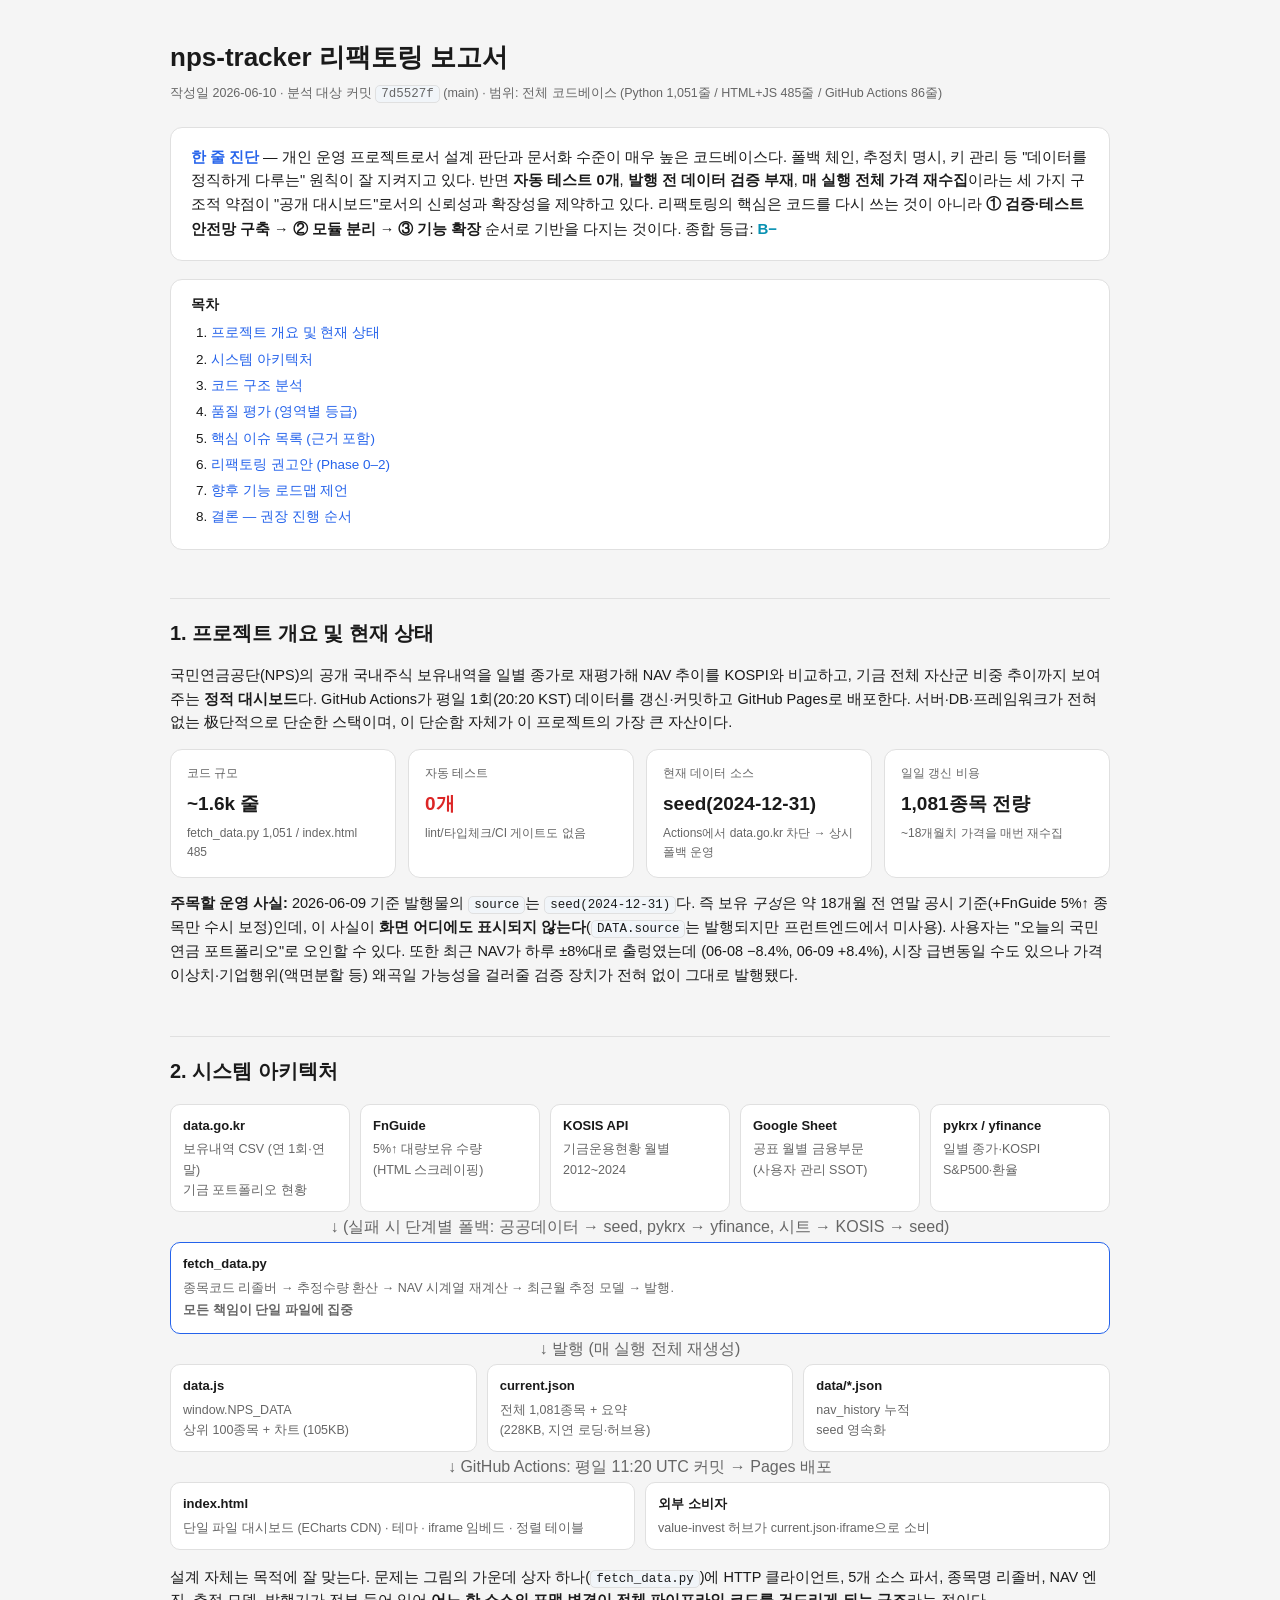
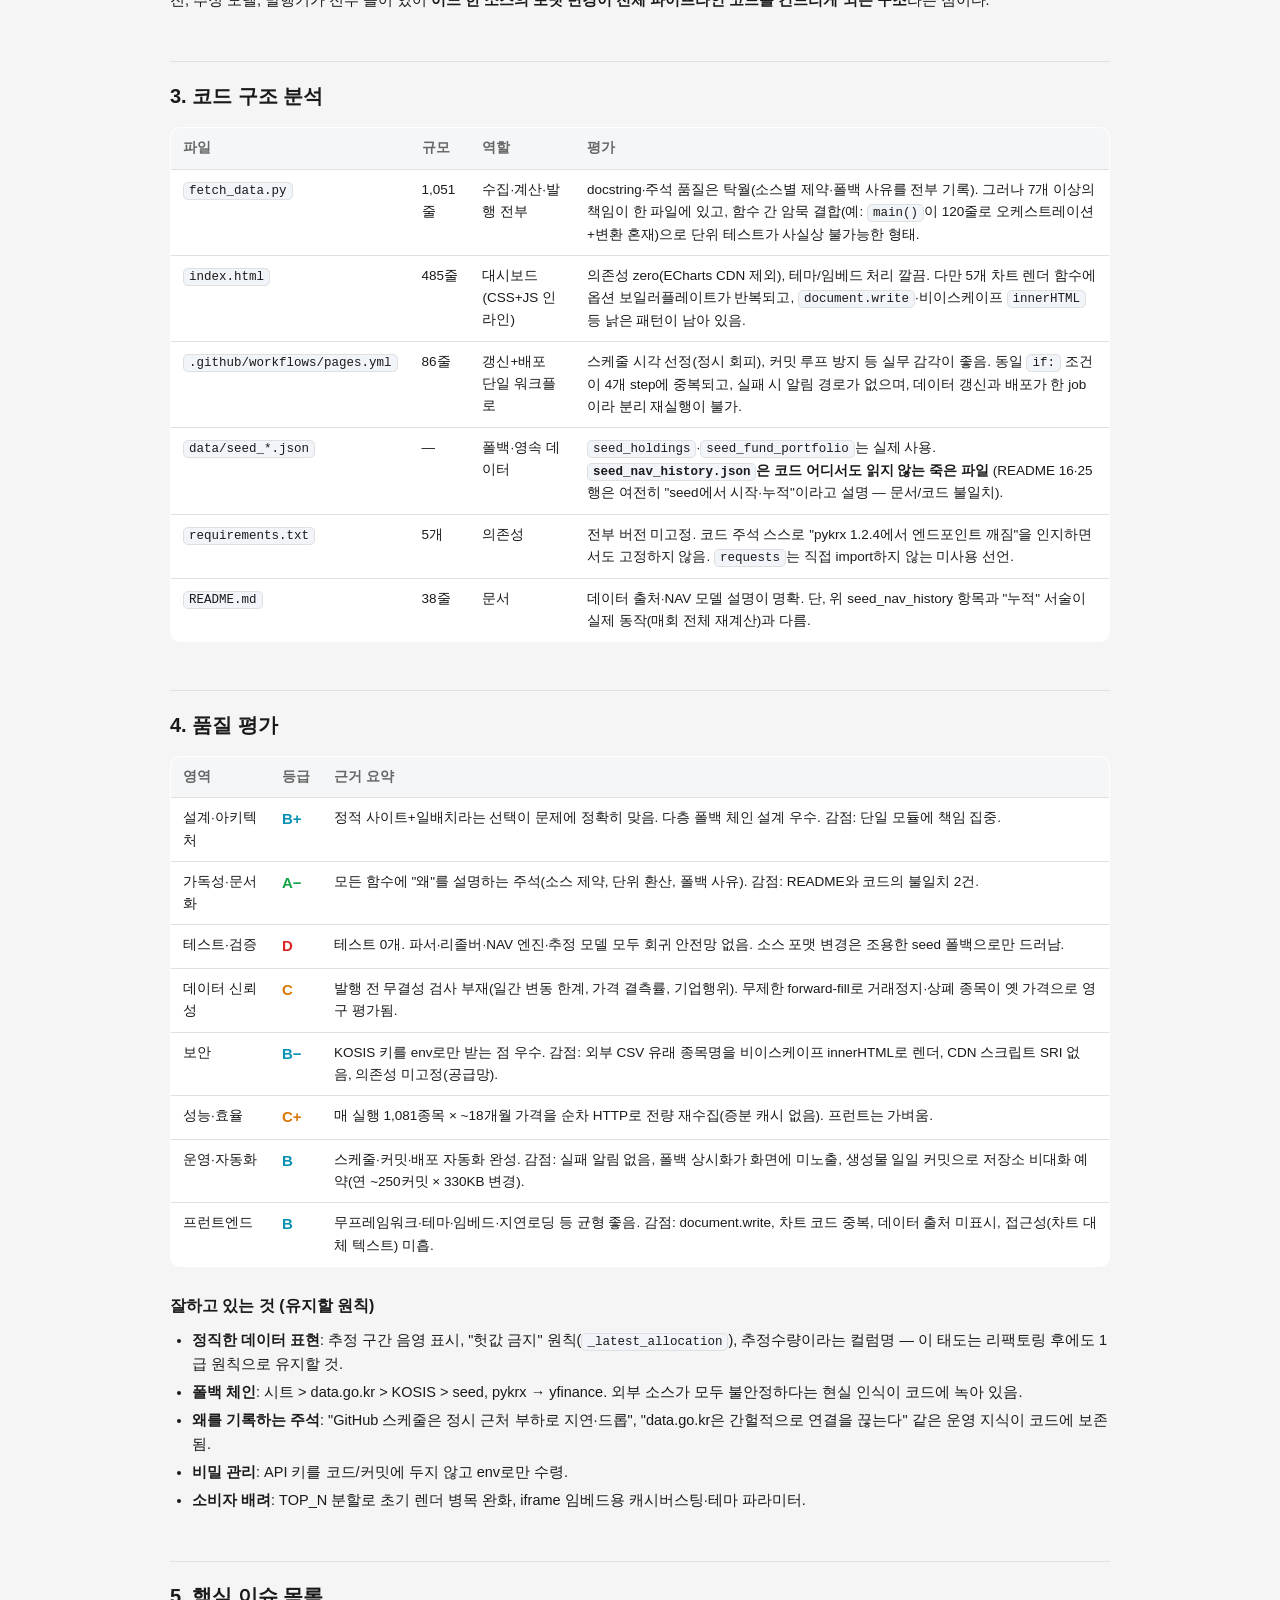
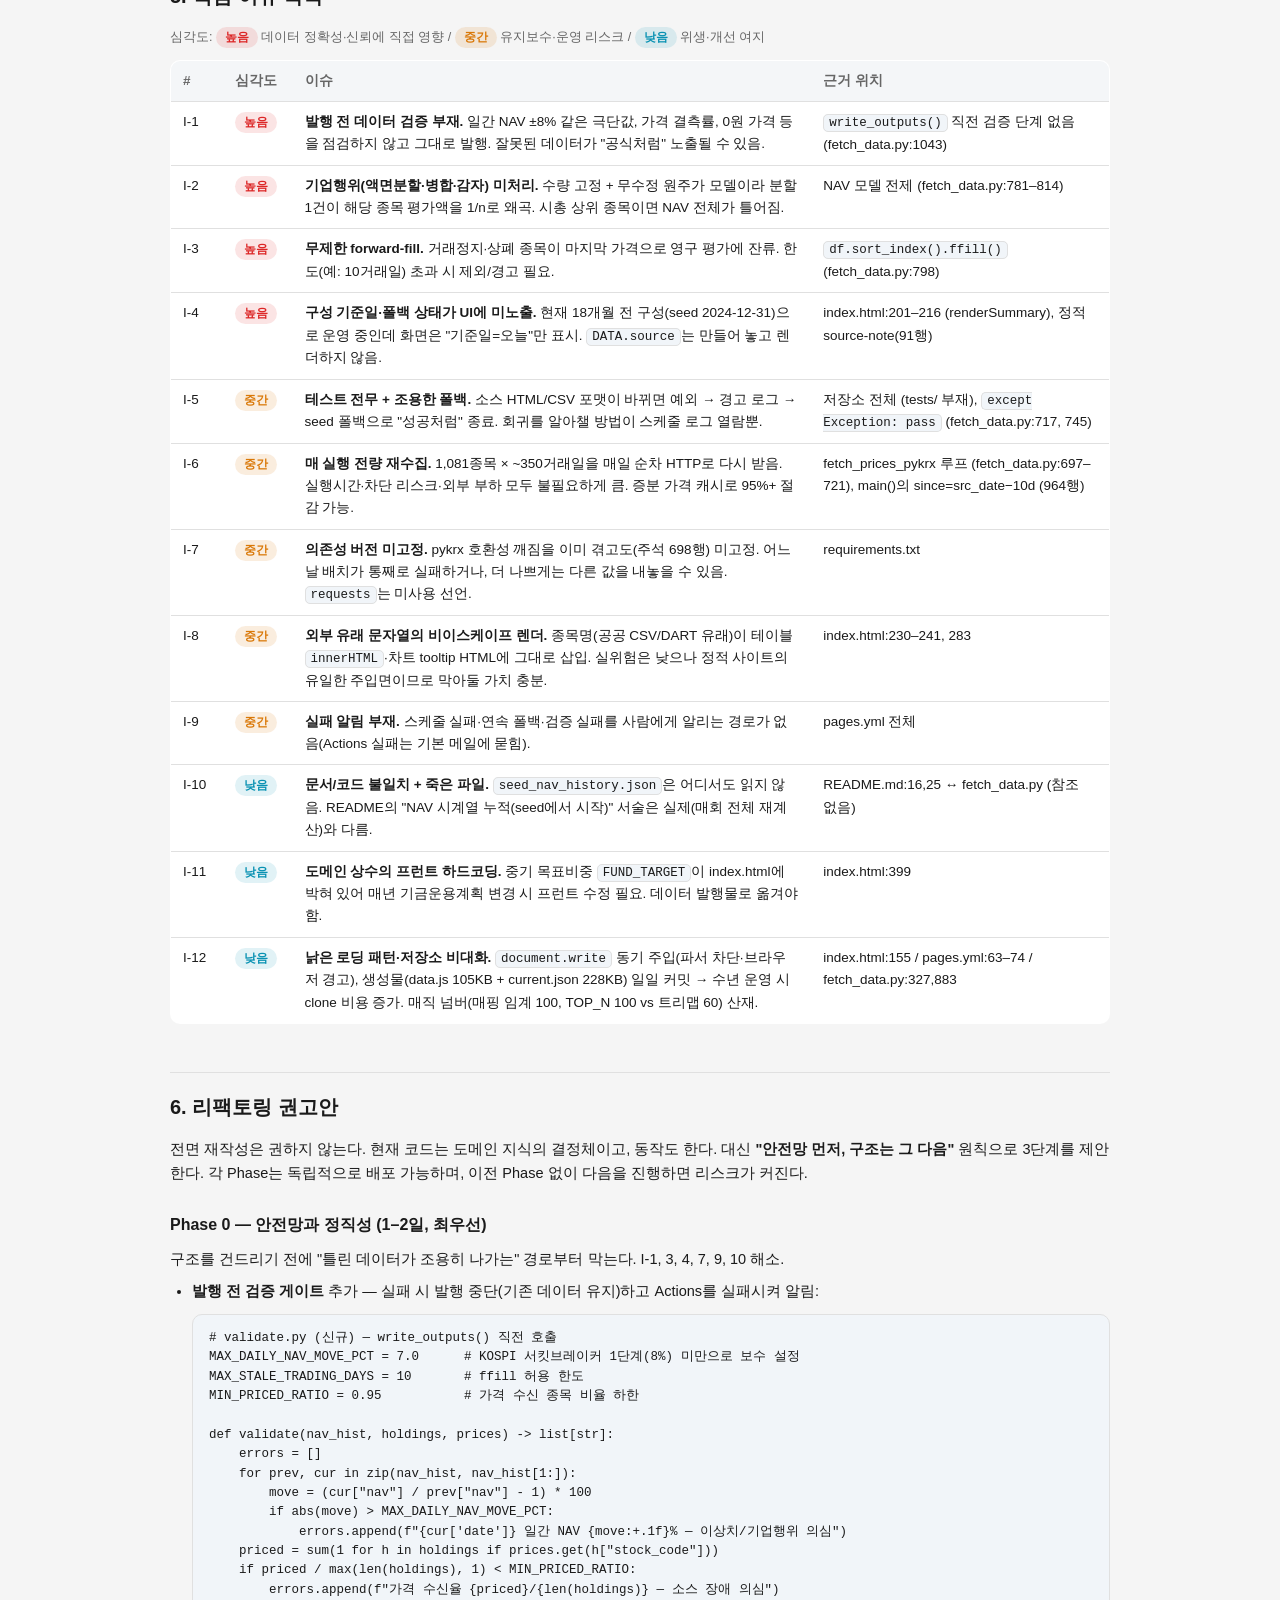
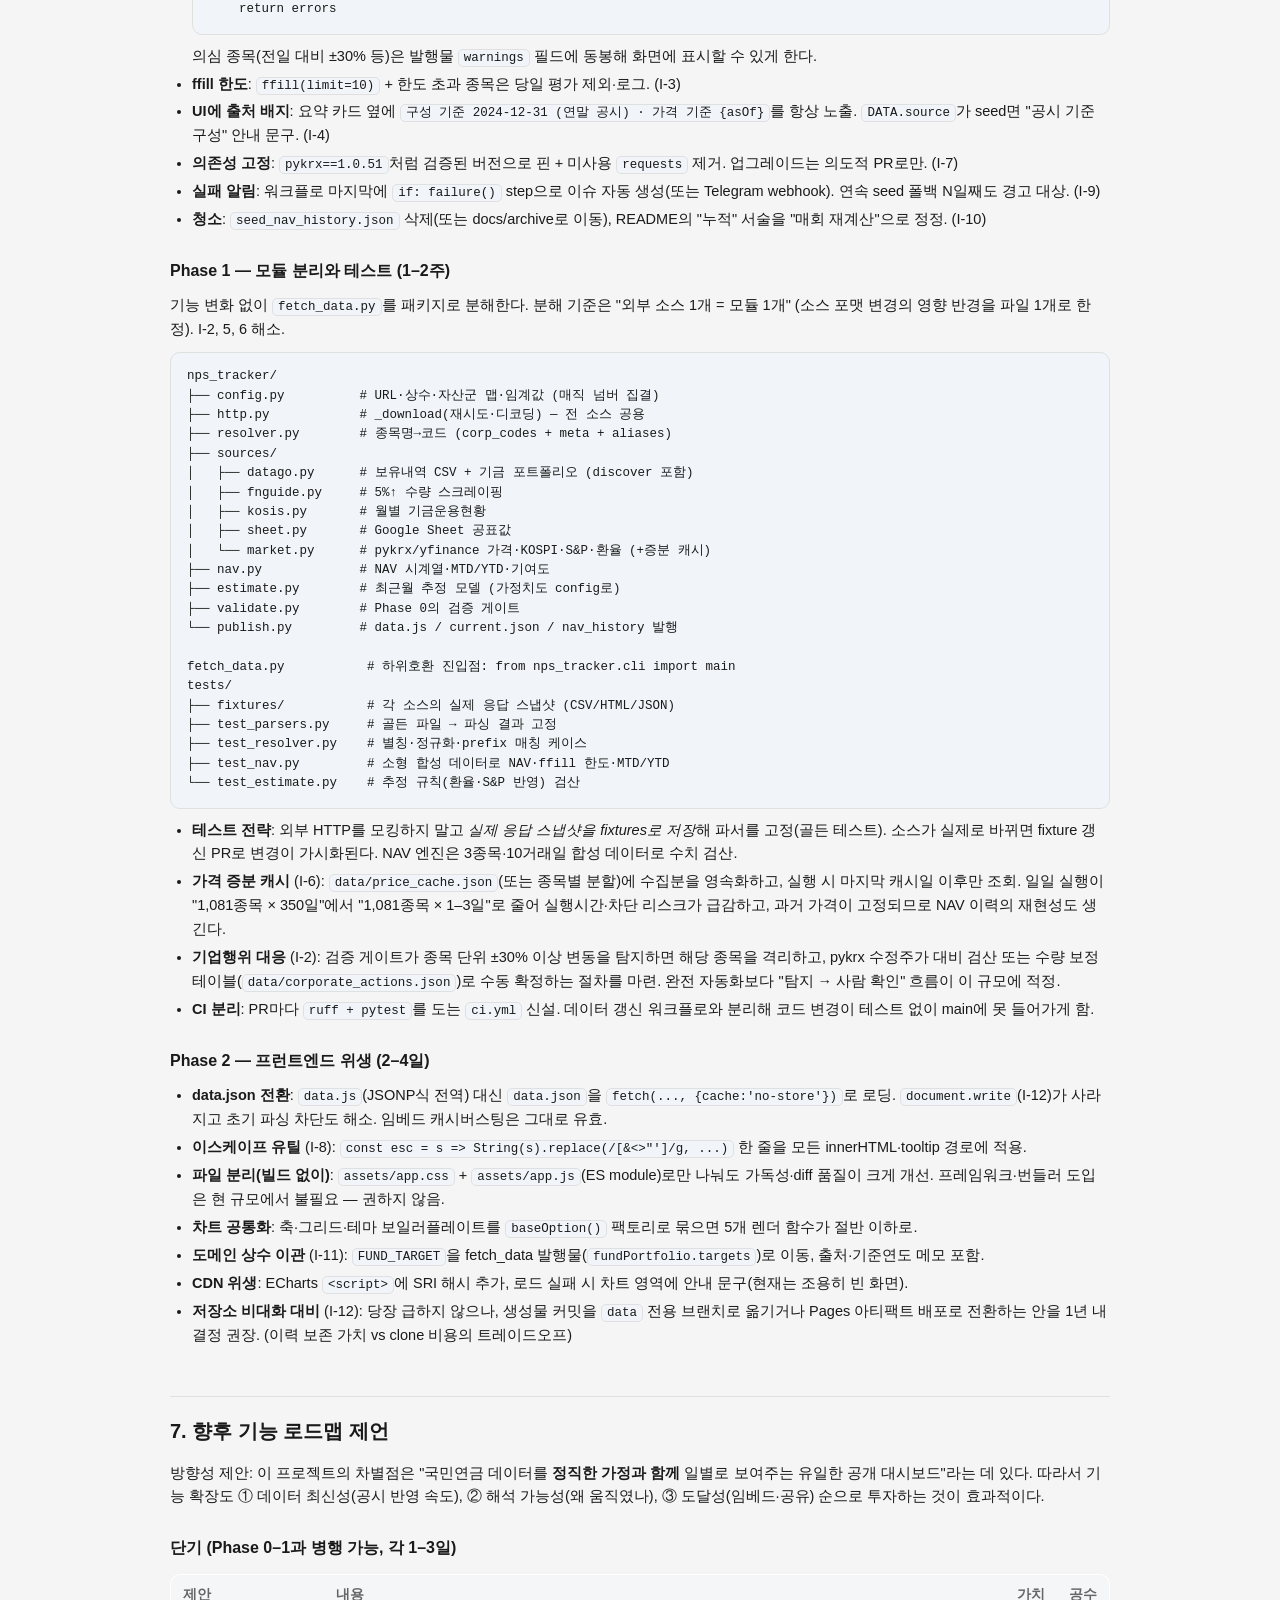
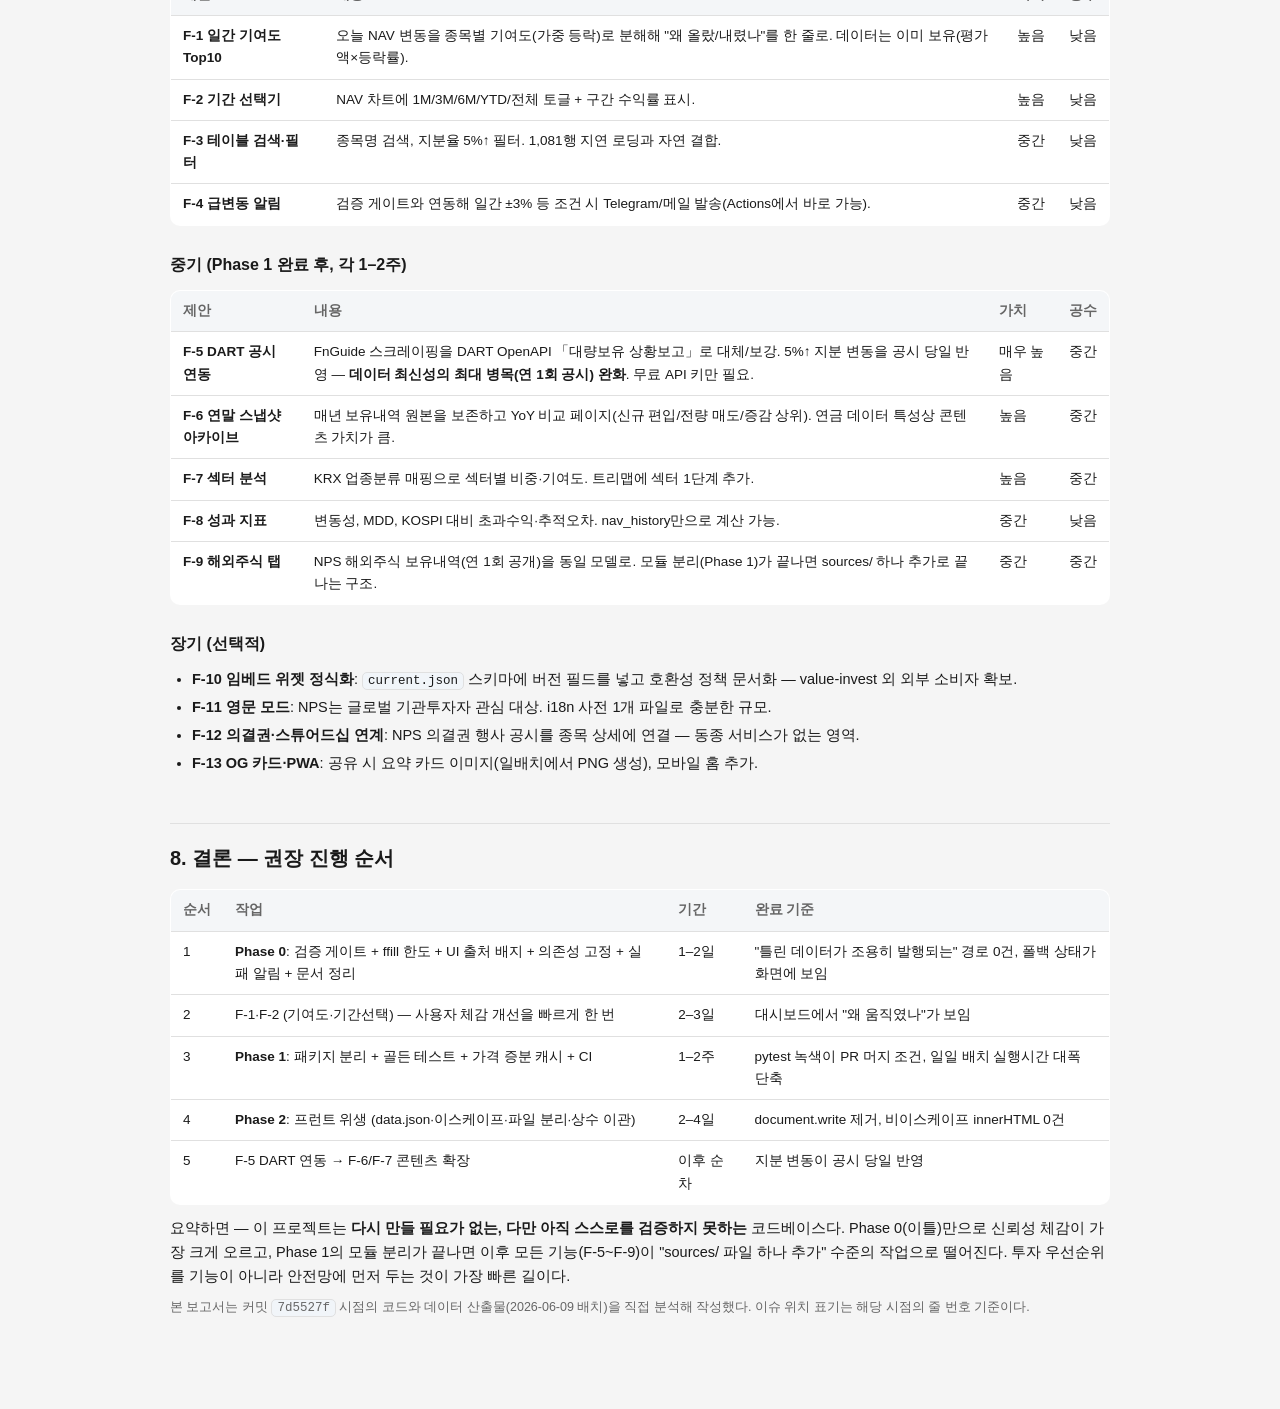
==== docs/refactoring-report.html @ 4bb5e455 "리팩토링 보고서 추가: 코드 구조·품질 평가, 개선 Phase 0-2, 기능 로드맵 https://claude.ai/code/session_01C7N1jDM49A3vFRu1zcjv" ====
<!DOCTYPE html>
<html lang="ko" data-theme="light">
<head>
<meta charset="utf-8">
<meta name="viewport" content="width=device-width, initial-scale=1">
<title>nps-tracker 리팩토링 보고서 — 구조·품질 평가 및 향후 방향</title>
<style>
:root{
  --bg:#f5f5f5; --surface:#fff; --surface-muted:rgba(148,163,184,.10);
  --text:#1a1a1a; --text-2:#666; --border:#e0e0e0; --primary:#2563eb;
  --good:#16a34a; --warn:#d97706; --bad:#dc2626; --info:#0891b2;
  --code-bg:#f1f5f9;
}
@media (prefers-color-scheme: dark){
  :root{
    --bg:#0f172a; --surface:#1e293b; --surface-muted:rgba(148,163,184,.12);
    --text:#e2e8f0; --text-2:#94a3b8; --border:#334155; --primary:#3b82f6;
    --good:#4ade80; --warn:#fbbf24; --bad:#f87171; --info:#22d3ee;
    --code-bg:#0b1222;
  }
}
*{box-sizing:border-box;}
body{margin:0; background:var(--bg); color:var(--text); font-size:14.5px; line-height:1.65;
  font-family:-apple-system,BlinkMacSystemFont,"Segoe UI",Roboto,"Apple SD Gothic Neo","Malgun Gothic",sans-serif;}
.container{max-width:980px; margin:0 auto; padding:36px 20px 90px;}
h1{font-size:26px; margin:0 0 4px;}
h2{font-size:20px; margin:48px 0 14px; padding-top:18px; border-top:1px solid var(--border);}
h3{font-size:16px; margin:26px 0 10px;}
p{margin:8px 0;}
a{color:var(--primary); text-decoration:none;}
.meta{color:var(--text-2); font-size:12.5px; margin-bottom:22px;}
.lede{background:var(--surface); border:1px solid var(--border); border-radius:12px; padding:18px 20px; margin:18px 0;}
.lede strong{color:var(--primary);}
table{width:100%; border-collapse:collapse; background:var(--surface); border:1px solid var(--border);
  border-radius:10px; overflow:hidden; font-size:13.5px; margin:12px 0;}
th{background:var(--surface-muted); text-align:left; padding:9px 12px; font-weight:600; color:var(--text-2);
  border-bottom:1px solid var(--border); white-space:nowrap;}
td{padding:9px 12px; border-bottom:1px solid var(--border); vertical-align:top;}
tr:last-child td{border-bottom:none;}
code{background:var(--code-bg); border:1px solid var(--border); border-radius:5px; padding:1px 5px;
  font-size:12.5px; font-family:ui-monospace,SFMono-Regular,Menlo,Consolas,monospace;}
pre{background:var(--code-bg); border:1px solid var(--border); border-radius:10px; padding:14px 16px;
  overflow-x:auto; font-size:12.5px; line-height:1.55; margin:10px 0;}
pre code{background:none; border:none; padding:0;}
.badge{display:inline-block; border-radius:999px; padding:1px 9px; font-size:11.5px; font-weight:700; white-space:nowrap;}
.b-bad{background:rgba(220,38,38,.12); color:var(--bad);}
.b-warn{background:rgba(217,119,6,.13); color:var(--warn);}
.b-info{background:rgba(8,145,178,.12); color:var(--info);}
.b-good{background:rgba(22,163,74,.12); color:var(--good);}
.grade{font-weight:800; font-size:15px;}
.g-a{color:var(--good);} .g-b{color:var(--info);} .g-c{color:var(--warn);} .g-d{color:var(--bad);}
.cards{display:grid; grid-template-columns:repeat(auto-fit,minmax(210px,1fr)); gap:12px; margin:14px 0;}
.card{background:var(--surface); border:1px solid var(--border); border-radius:12px; padding:14px 16px;}
.card .k{font-size:12px; color:var(--text-2); margin-bottom:4px;}
.card .v{font-size:19px; font-weight:700;}
.card .s{font-size:12px; color:var(--text-2); margin-top:4px;}
ul{margin:8px 0; padding-left:22px;}
li{margin:4px 0;}
.flow{display:flex; flex-direction:column; gap:0; margin:16px 0;}
.flow-row{display:flex; gap:10px; flex-wrap:wrap; align-items:stretch;}
.node{flex:1; min-width:150px; background:var(--surface); border:1px solid var(--border); border-radius:10px;
  padding:10px 12px; font-size:12.5px;}
.node b{display:block; font-size:13px; margin-bottom:3px;}
.node .t{color:var(--text-2);}
.node.hl{border-color:var(--primary);}
.arrow{text-align:center; color:var(--text-2); font-size:16px; padding:2px 0;}
.toc{background:var(--surface); border:1px solid var(--border); border-radius:12px; padding:14px 20px; font-size:13.5px;}
.toc ol{margin:6px 0; padding-left:20px;}
.fine{color:var(--text-2); font-size:12.5px;}
.kbd{font-family:ui-monospace,Menlo,Consolas,monospace; font-size:12px; background:var(--surface-muted);
  border:1px solid var(--border); border-radius:4px; padding:0 4px;}
@media print{ body{background:#fff;} .container{max-width:none; padding:0;} h2{break-after:avoid;} pre,table{break-inside:avoid;} }
</style>
</head>
<body>
<div class="container">

<h1>nps-tracker 리팩토링 보고서</h1>
<div class="meta">작성일 2026-06-10 · 분석 대상 커밋 <code>7d5527f</code> (main) · 범위: 전체 코드베이스 (Python 1,051줄 / HTML+JS 485줄 / GitHub Actions 86줄)</div>

<div class="lede">
<strong>한 줄 진단</strong> — 개인 운영 프로젝트로서 설계 판단과 문서화 수준이 매우 높은 코드베이스다.
폴백 체인, 추정치 명시, 키 관리 등 "데이터를 정직하게 다루는" 원칙이 잘 지켜지고 있다.
반면 <b>자동 테스트 0개</b>, <b>발행 전 데이터 검증 부재</b>, <b>매 실행 전체 가격 재수집</b>이라는 세 가지 구조적 약점이
"공개 대시보드"로서의 신뢰성과 확장성을 제약하고 있다. 리팩토링의 핵심은 코드를 다시 쓰는 것이 아니라
<b>① 검증·테스트 안전망 구축 → ② 모듈 분리 → ③ 기능 확장</b> 순서로 기반을 다지는 것이다.
종합 등급: <span class="grade g-b">B−</span>
</div>

<div class="toc">
<b>목차</b>
<ol>
<li><a href="#overview">프로젝트 개요 및 현재 상태</a></li>
<li><a href="#arch">시스템 아키텍처</a></li>
<li><a href="#structure">코드 구조 분석</a></li>
<li><a href="#quality">품질 평가 (영역별 등급)</a></li>
<li><a href="#issues">핵심 이슈 목록 (근거 포함)</a></li>
<li><a href="#refactor">리팩토링 권고안 (Phase 0–2)</a></li>
<li><a href="#features">향후 기능 로드맵 제언</a></li>
<li><a href="#conclusion">결론 — 권장 진행 순서</a></li>
</ol>
</div>

<!-- ============================================================ -->
<h2 id="overview">1. 프로젝트 개요 및 현재 상태</h2>
<p>국민연금공단(NPS)의 공개 국내주식 보유내역을 일별 종가로 재평가해 NAV 추이를 KOSPI와 비교하고,
기금 전체 자산군 비중 추이까지 보여주는 <b>정적 대시보드</b>다. GitHub Actions가 평일 1회(20:20 KST)
데이터를 갱신·커밋하고 GitHub Pages로 배포한다. 서버·DB·프레임워크가 전혀 없는 极단적으로 단순한 스택이며,
이 단순함 자체가 이 프로젝트의 가장 큰 자산이다.</p>

<div class="cards">
<div class="card"><div class="k">코드 규모</div><div class="v">~1.6k 줄</div><div class="s">fetch_data.py 1,051 / index.html 485</div></div>
<div class="card"><div class="k">자동 테스트</div><div class="v" style="color:var(--bad)">0개</div><div class="s">lint/타입체크/CI 게이트도 없음</div></div>
<div class="card"><div class="k">현재 데이터 소스</div><div class="v">seed(2024-12-31)</div><div class="s">Actions에서 data.go.kr 차단 → 상시 폴백 운영</div></div>
<div class="card"><div class="k">일일 갱신 비용</div><div class="v">1,081종목 전량</div><div class="s">~18개월치 가격을 매번 재수집</div></div>
</div>

<p><b>주목할 운영 사실:</b> 2026-06-09 기준 발행물의 <code>source</code>는 <code>seed(2024-12-31)</code>다.
즉 보유 <i>구성</i>은 약 18개월 전 연말 공시 기준(+FnGuide 5%↑ 종목만 수시 보정)인데,
이 사실이 <b>화면 어디에도 표시되지 않는다</b>(<code>DATA.source</code>는 발행되지만 프런트엔드에서 미사용).
사용자는 "오늘의 국민연금 포트폴리오"로 오인할 수 있다. 또한 최근 NAV가 하루 ±8%대로 출렁였는데
(06-08 −8.4%, 06-09 +8.4%), 시장 급변동일 수도 있으나 가격 이상치·기업행위(액면분할 등) 왜곡일 가능성을
걸러줄 검증 장치가 전혀 없이 그대로 발행됐다.</p>

<!-- ============================================================ -->
<h2 id="arch">2. 시스템 아키텍처</h2>

<div class="flow">
<div class="flow-row">
<div class="node"><b>data.go.kr</b><div class="t">보유내역 CSV (연 1회·연말)<br>기금 포트폴리오 현황</div></div>
<div class="node"><b>FnGuide</b><div class="t">5%↑ 대량보유 수량<br>(HTML 스크레이핑)</div></div>
<div class="node"><b>KOSIS API</b><div class="t">기금운용현황 월별<br>2012~2024</div></div>
<div class="node"><b>Google Sheet</b><div class="t">공표 월별 금융부문<br>(사용자 관리 SSOT)</div></div>
<div class="node"><b>pykrx / yfinance</b><div class="t">일별 종가·KOSPI<br>S&amp;P500·환율</div></div>
</div>
<div class="arrow">↓ (실패 시 단계별 폴백: 공공데이터 → seed, pykrx → yfinance, 시트 → KOSIS → seed)</div>
<div class="flow-row">
<div class="node hl"><b>fetch_data.py</b><div class="t">종목코드 리졸버 → 추정수량 환산 → NAV 시계열 재계산 → 최근월 추정 모델 → 발행. <b>모든 책임이 단일 파일에 집중</b></div></div>
</div>
<div class="arrow">↓ 발행 (매 실행 전체 재생성)</div>
<div class="flow-row">
<div class="node"><b>data.js</b><div class="t">window.NPS_DATA<br>상위 100종목 + 차트 (105KB)</div></div>
<div class="node"><b>current.json</b><div class="t">전체 1,081종목 + 요약<br>(228KB, 지연 로딩·허브용)</div></div>
<div class="node"><b>data/*.json</b><div class="t">nav_history 누적<br>seed 영속화</div></div>
</div>
<div class="arrow">↓ GitHub Actions: 평일 11:20 UTC 커밋 → Pages 배포</div>
<div class="flow-row">
<div class="node"><b>index.html</b><div class="t">단일 파일 대시보드 (ECharts CDN) · 테마 · iframe 임베드 · 정렬 테이블</div></div>
<div class="node"><b>외부 소비자</b><div class="t">value-invest 허브가 current.json·iframe으로 소비</div></div>
</div>
</div>

<p>설계 자체는 목적에 잘 맞는다. 문제는 그림의 가운데 상자 하나(<code>fetch_data.py</code>)에
HTTP 클라이언트, 5개 소스 파서, 종목명 리졸버, NAV 엔진, 추정 모델, 발행기가 전부 들어 있어
<b>어느 한 소스의 포맷 변경이 전체 파이프라인 코드를 건드리게 되는 구조</b>라는 점이다.</p>

<!-- ============================================================ -->
<h2 id="structure">3. 코드 구조 분석</h2>

<table>
<tr><th>파일</th><th>규모</th><th>역할</th><th>평가</th></tr>
<tr><td><code>fetch_data.py</code></td><td>1,051줄</td><td>수집·계산·발행 전부</td>
<td>docstring·주석 품질은 탁월(소스별 제약·폴백 사유를 전부 기록). 그러나 7개 이상의 책임이 한 파일에 있고,
함수 간 암묵 결합(예: <code>main()</code>이 120줄로 오케스트레이션+변환 혼재)으로 단위 테스트가 사실상 불가능한 형태.</td></tr>
<tr><td><code>index.html</code></td><td>485줄</td><td>대시보드 (CSS+JS 인라인)</td>
<td>의존성 zero(ECharts CDN 제외), 테마/임베드 처리 깔끔. 다만 5개 차트 렌더 함수에 옵션 보일러플레이트가 반복되고,
<code>document.write</code>·비이스케이프 <code>innerHTML</code> 등 낡은 패턴이 남아 있음.</td></tr>
<tr><td><code>.github/workflows/pages.yml</code></td><td>86줄</td><td>갱신+배포 단일 워크플로</td>
<td>스케줄 시각 선정(정시 회피), 커밋 루프 방지 등 실무 감각이 좋음. 동일 <code>if:</code> 조건이 4개 step에 중복되고,
실패 시 알림 경로가 없으며, 데이터 갱신과 배포가 한 job이라 분리 재실행이 불가.</td></tr>
<tr><td><code>data/seed_*.json</code></td><td>—</td><td>폴백·영속 데이터</td>
<td><code>seed_holdings</code>·<code>seed_fund_portfolio</code>는 실제 사용. <b><code>seed_nav_history.json</code>은 코드 어디서도 읽지 않는 죽은 파일</b>
(README 16·25행은 여전히 "seed에서 시작·누적"이라고 설명 — 문서/코드 불일치).</td></tr>
<tr><td><code>requirements.txt</code></td><td>5개</td><td>의존성</td>
<td>전부 버전 미고정. 코드 주석 스스로 "pykrx 1.2.4에서 엔드포인트 깨짐"을 인지하면서도 고정하지 않음.
<code>requests</code>는 직접 import하지 않는 미사용 선언.</td></tr>
<tr><td><code>README.md</code></td><td>38줄</td><td>문서</td>
<td>데이터 출처·NAV 모델 설명이 명확. 단, 위 seed_nav_history 항목과 "누적" 서술이 실제 동작(매회 전체 재계산)과 다름.</td></tr>
</table>

<!-- ============================================================ -->
<h2 id="quality">4. 품질 평가</h2>

<table>
<tr><th>영역</th><th>등급</th><th>근거 요약</th></tr>
<tr><td>설계·아키텍처</td><td class="grade g-b">B+</td><td>정적 사이트+일배치라는 선택이 문제에 정확히 맞음. 다층 폴백 체인 설계 우수. 감점: 단일 모듈에 책임 집중.</td></tr>
<tr><td>가독성·문서화</td><td class="grade g-a">A−</td><td>모든 함수에 "왜"를 설명하는 주석(소스 제약, 단위 환산, 폴백 사유). 감점: README와 코드의 불일치 2건.</td></tr>
<tr><td>테스트·검증</td><td class="grade g-d">D</td><td>테스트 0개. 파서·리졸버·NAV 엔진·추정 모델 모두 회귀 안전망 없음. 소스 포맷 변경은 조용한 seed 폴백으로만 드러남.</td></tr>
<tr><td>데이터 신뢰성</td><td class="grade g-c">C</td><td>발행 전 무결성 검사 부재(일간 변동 한계, 가격 결측률, 기업행위). 무제한 forward-fill로 거래정지·상폐 종목이 옛 가격으로 영구 평가됨.</td></tr>
<tr><td>보안</td><td class="grade g-b">B−</td><td>KOSIS 키를 env로만 받는 점 우수. 감점: 외부 CSV 유래 종목명을 비이스케이프 innerHTML로 렌더, CDN 스크립트 SRI 없음, 의존성 미고정(공급망).</td></tr>
<tr><td>성능·효율</td><td class="grade g-c">C+</td><td>매 실행 1,081종목 × ~18개월 가격을 순차 HTTP로 전량 재수집(증분 캐시 없음). 프런트는 가벼움.</td></tr>
<tr><td>운영·자동화</td><td class="grade g-b">B</td><td>스케줄·커밋·배포 자동화 완성. 감점: 실패 알림 없음, 폴백 상시화가 화면에 미노출, 생성물 일일 커밋으로 저장소 비대화 예약(연 ~250커밋 × 330KB 변경).</td></tr>
<tr><td>프런트엔드</td><td class="grade g-b">B</td><td>무프레임워크·테마·임베드·지연로딩 등 균형 좋음. 감점: document.write, 차트 코드 중복, 데이터 출처 미표시, 접근성(차트 대체 텍스트) 미흡.</td></tr>
</table>

<h3>잘하고 있는 것 (유지할 원칙)</h3>
<ul>
<li><b>정직한 데이터 표현</b>: 추정 구간 음영 표시, "헛값 금지" 원칙(<code>_latest_allocation</code>), 추정수량이라는 컬럼명 — 이 태도는 리팩토링 후에도 1급 원칙으로 유지할 것.</li>
<li><b>폴백 체인</b>: 시트 &gt; data.go.kr &gt; KOSIS &gt; seed, pykrx → yfinance. 외부 소스가 모두 불안정하다는 현실 인식이 코드에 녹아 있음.</li>
<li><b>왜를 기록하는 주석</b>: "GitHub 스케줄은 정시 근처 부하로 지연·드롭", "data.go.kr은 간헐적으로 연결을 끊는다" 같은 운영 지식이 코드에 보존됨.</li>
<li><b>비밀 관리</b>: API 키를 코드/커밋에 두지 않고 env로만 수령.</li>
<li><b>소비자 배려</b>: TOP_N 분할로 초기 렌더 병목 완화, iframe 임베드용 캐시버스팅·테마 파라미터.</li>
</ul>

<!-- ============================================================ -->
<h2 id="issues">5. 핵심 이슈 목록</h2>
<p class="fine">심각도: <span class="badge b-bad">높음</span> 데이터 정확성·신뢰에 직접 영향 /
<span class="badge b-warn">중간</span> 유지보수·운영 리스크 / <span class="badge b-info">낮음</span> 위생·개선 여지</p>

<table>
<tr><th style="width:52px">#</th><th style="width:70px">심각도</th><th>이슈</th><th>근거 위치</th></tr>
<tr><td>I-1</td><td><span class="badge b-bad">높음</span></td>
<td><b>발행 전 데이터 검증 부재.</b> 일간 NAV ±8% 같은 극단값, 가격 결측률, 0원 가격 등을 점검하지 않고 그대로 발행. 잘못된 데이터가 "공식처럼" 노출될 수 있음.</td>
<td><code>write_outputs()</code> 직전 검증 단계 없음 (fetch_data.py:1043)</td></tr>
<tr><td>I-2</td><td><span class="badge b-bad">높음</span></td>
<td><b>기업행위(액면분할·병합·감자) 미처리.</b> 수량 고정 + 무수정 원주가 모델이라 분할 1건이 해당 종목 평가액을 1/n로 왜곡. 시총 상위 종목이면 NAV 전체가 틀어짐.</td>
<td>NAV 모델 전제 (fetch_data.py:781–814)</td></tr>
<tr><td>I-3</td><td><span class="badge b-bad">높음</span></td>
<td><b>무제한 forward-fill.</b> 거래정지·상폐 종목이 마지막 가격으로 영구 평가에 잔류. 한도(예: 10거래일) 초과 시 제외/경고 필요.</td>
<td><code>df.sort_index().ffill()</code> (fetch_data.py:798)</td></tr>
<tr><td>I-4</td><td><span class="badge b-bad">높음</span></td>
<td><b>구성 기준일·폴백 상태가 UI에 미노출.</b> 현재 18개월 전 구성(seed 2024-12-31)으로 운영 중인데 화면은 "기준일=오늘"만 표시. <code>DATA.source</code>는 만들어 놓고 렌더하지 않음.</td>
<td>index.html:201–216 (renderSummary), 정적 source-note(91행)</td></tr>
<tr><td>I-5</td><td><span class="badge b-warn">중간</span></td>
<td><b>테스트 전무 + 조용한 폴백.</b> 소스 HTML/CSV 포맷이 바뀌면 예외 → 경고 로그 → seed 폴백으로 "성공처럼" 종료. 회귀를 알아챌 방법이 스케줄 로그 열람뿐.</td>
<td>저장소 전체 (tests/ 부재), <code>except Exception: pass</code> (fetch_data.py:717, 745)</td></tr>
<tr><td>I-6</td><td><span class="badge b-warn">중간</span></td>
<td><b>매 실행 전량 재수집.</b> 1,081종목 × ~350거래일을 매일 순차 HTTP로 다시 받음. 실행시간·차단 리스크·외부 부하 모두 불필요하게 큼. 증분 가격 캐시로 95%+ 절감 가능.</td>
<td>fetch_prices_pykrx 루프 (fetch_data.py:697–721), main()의 since=src_date−10d (964행)</td></tr>
<tr><td>I-7</td><td><span class="badge b-warn">중간</span></td>
<td><b>의존성 버전 미고정.</b> pykrx 호환성 깨짐을 이미 겪고도(주석 698행) 미고정. 어느 날 배치가 통째로 실패하거나, 더 나쁘게는 다른 값을 내놓을 수 있음. <code>requests</code>는 미사용 선언.</td>
<td>requirements.txt</td></tr>
<tr><td>I-8</td><td><span class="badge b-warn">중간</span></td>
<td><b>외부 유래 문자열의 비이스케이프 렌더.</b> 종목명(공공 CSV/DART 유래)이 테이블 <code>innerHTML</code>·차트 tooltip HTML에 그대로 삽입. 실위험은 낮으나 정적 사이트의 유일한 주입면이므로 막아둘 가치 충분.</td>
<td>index.html:230–241, 283</td></tr>
<tr><td>I-9</td><td><span class="badge b-warn">중간</span></td>
<td><b>실패 알림 부재.</b> 스케줄 실패·연속 폴백·검증 실패를 사람에게 알리는 경로가 없음(Actions 실패는 기본 메일에 묻힘).</td>
<td>pages.yml 전체</td></tr>
<tr><td>I-10</td><td><span class="badge b-info">낮음</span></td>
<td><b>문서/코드 불일치 + 죽은 파일.</b> <code>seed_nav_history.json</code>은 어디서도 읽지 않음. README의 "NAV 시계열 누적(seed에서 시작)" 서술은 실제(매회 전체 재계산)와 다름.</td>
<td>README.md:16,25 ↔ fetch_data.py (참조 없음)</td></tr>
<tr><td>I-11</td><td><span class="badge b-info">낮음</span></td>
<td><b>도메인 상수의 프런트 하드코딩.</b> 중기 목표비중 <code>FUND_TARGET</code>이 index.html에 박혀 있어 매년 기금운용계획 변경 시 프런트 수정 필요. 데이터 발행물로 옮겨야 함.</td>
<td>index.html:399</td></tr>
<tr><td>I-12</td><td><span class="badge b-info">낮음</span></td>
<td><b>낡은 로딩 패턴·저장소 비대화.</b> <code>document.write</code> 동기 주입(파서 차단·브라우저 경고), 생성물(data.js 105KB + current.json 228KB) 일일 커밋 → 수년 운영 시 clone 비용 증가. 매직 넘버(매핑 임계 100, TOP_N 100 vs 트리맵 60) 산재.</td>
<td>index.html:155 / pages.yml:63–74 / fetch_data.py:327,883</td></tr>
</table>

<!-- ============================================================ -->
<h2 id="refactor">6. 리팩토링 권고안</h2>

<p>전면 재작성은 권하지 않는다. 현재 코드는 도메인 지식의 결정체이고, 동작도 한다.
대신 <b>"안전망 먼저, 구조는 그 다음"</b> 원칙으로 3단계를 제안한다.
각 Phase는 독립적으로 배포 가능하며, 이전 Phase 없이 다음을 진행하면 리스크가 커진다.</p>

<h3>Phase 0 — 안전망과 정직성 (1–2일, 최우선)</h3>
<p>구조를 건드리기 전에 "틀린 데이터가 조용히 나가는" 경로부터 막는다. I-1, 3, 4, 7, 9, 10 해소.</p>
<ul>
<li><b>발행 전 검증 게이트</b> 추가 — 실패 시 발행 중단(기존 데이터 유지)하고 Actions를 실패시켜 알림:
<pre><code># validate.py (신규) — write_outputs() 직전 호출
MAX_DAILY_NAV_MOVE_PCT = 7.0      # KOSPI 서킷브레이커 1단계(8%) 미만으로 보수 설정
MAX_STALE_TRADING_DAYS = 10       # ffill 허용 한도
MIN_PRICED_RATIO = 0.95           # 가격 수신 종목 비율 하한

def validate(nav_hist, holdings, prices) -> list[str]:
    errors = []
    for prev, cur in zip(nav_hist, nav_hist[1:]):
        move = (cur["nav"] / prev["nav"] - 1) * 100
        if abs(move) > MAX_DAILY_NAV_MOVE_PCT:
            errors.append(f"{cur['date']} 일간 NAV {move:+.1f}% — 이상치/기업행위 의심")
    priced = sum(1 for h in holdings if prices.get(h["stock_code"]))
    if priced / max(len(holdings), 1) < MIN_PRICED_RATIO:
        errors.append(f"가격 수신율 {priced}/{len(holdings)} — 소스 장애 의심")
    return errors</code></pre>
의심 종목(전일 대비 ±30% 등)은 발행물 <code>warnings</code> 필드에 동봉해 화면에 표시할 수 있게 한다.</li>
<li><b>ffill 한도</b>: <code>ffill(limit=10)</code> + 한도 초과 종목은 당일 평가 제외·로그. (I-3)</li>
<li><b>UI에 출처 배지</b>: 요약 카드 옆에 <code>구성 기준 2024-12-31 (연말 공시) · 가격 기준 {asOf}</code>를 항상 노출.
<code>DATA.source</code>가 seed면 "공시 기준 구성" 안내 문구. (I-4)</li>
<li><b>의존성 고정</b>: <code>pykrx==1.0.51</code>처럼 검증된 버전으로 핀 + 미사용 <code>requests</code> 제거.
업그레이드는 의도적 PR로만. (I-7)</li>
<li><b>실패 알림</b>: 워크플로 마지막에 <code>if: failure()</code> step으로 이슈 자동 생성(또는 Telegram webhook). 연속 seed 폴백 N일째도 경고 대상. (I-9)</li>
<li><b>청소</b>: <code>seed_nav_history.json</code> 삭제(또는 docs/archive로 이동), README의 "누적" 서술을 "매회 재계산"으로 정정. (I-10)</li>
</ul>

<h3>Phase 1 — 모듈 분리와 테스트 (1–2주)</h3>
<p>기능 변화 없이 <code>fetch_data.py</code>를 패키지로 분해한다. 분해 기준은 "외부 소스 1개 = 모듈 1개"
(소스 포맷 변경의 영향 반경을 파일 1개로 한정). I-2, 5, 6 해소.</p>
<pre><code>nps_tracker/
├── config.py          # URL·상수·자산군 맵·임계값 (매직 넘버 집결)
├── http.py            # _download(재시도·디코딩) — 전 소스 공용
├── resolver.py        # 종목명→코드 (corp_codes + meta + aliases)
├── sources/
│   ├── datago.py      # 보유내역 CSV + 기금 포트폴리오 (discover 포함)
│   ├── fnguide.py     # 5%↑ 수량 스크레이핑
│   ├── kosis.py       # 월별 기금운용현황
│   ├── sheet.py       # Google Sheet 공표값
│   └── market.py      # pykrx/yfinance 가격·KOSPI·S&P·환율 (+증분 캐시)
├── nav.py             # NAV 시계열·MTD/YTD·기여도
├── estimate.py        # 최근월 추정 모델 (가정치도 config로)
├── validate.py        # Phase 0의 검증 게이트
└── publish.py         # data.js / current.json / nav_history 발행

fetch_data.py           # 하위호환 진입점: from nps_tracker.cli import main
tests/
├── fixtures/           # 각 소스의 실제 응답 스냅샷 (CSV/HTML/JSON)
├── test_parsers.py     # 골든 파일 → 파싱 결과 고정
├── test_resolver.py    # 별칭·정규화·prefix 매칭 케이스
├── test_nav.py         # 소형 합성 데이터로 NAV·ffill 한도·MTD/YTD
└── test_estimate.py    # 추정 규칙(환율·S&P 반영) 검산</code></pre>
<ul>
<li><b>테스트 전략</b>: 외부 HTTP를 모킹하지 말고 <i>실제 응답 스냅샷을 fixtures로 저장</i>해 파서를 고정(골든 테스트).
소스가 실제로 바뀌면 fixture 갱신 PR로 변경이 가시화된다. NAV 엔진은 3종목·10거래일 합성 데이터로 수치 검산.</li>
<li><b>가격 증분 캐시</b> (I-6): <code>data/price_cache.json</code>(또는 종목별 분할)에 수집분을 영속화하고,
실행 시 마지막 캐시일 이후만 조회. 일일 실행이 "1,081종목 × 350일"에서 "1,081종목 × 1–3일"로 줄어
실행시간·차단 리스크가 급감하고, 과거 가격이 고정되므로 NAV 이력의 재현성도 생긴다.</li>
<li><b>기업행위 대응</b> (I-2): 검증 게이트가 종목 단위 ±30% 이상 변동을 탐지하면 해당 종목을 격리하고,
pykrx 수정주가 대비 검산 또는 수량 보정 테이블(<code>data/corporate_actions.json</code>)로 수동 확정하는 절차를 마련.
완전 자동화보다 "탐지 → 사람 확인" 흐름이 이 규모에 적정.</li>
<li><b>CI 분리</b>: PR마다 <code>ruff + pytest</code>를 도는 <code>ci.yml</code> 신설. 데이터 갱신 워크플로와 분리해
코드 변경이 테스트 없이 main에 못 들어가게 함.</li>
</ul>

<h3>Phase 2 — 프런트엔드 위생 (2–4일)</h3>
<ul>
<li><b>data.json 전환</b>: <code>data.js</code>(JSONP식 전역) 대신 <code>data.json</code>을 <code>fetch(..., {cache:'no-store'})</code>로 로딩.
<code>document.write</code>(I-12)가 사라지고 초기 파싱 차단도 해소. 임베드 캐시버스팅은 그대로 유효.</li>
<li><b>이스케이프 유틸</b> (I-8): <code>const esc = s =&gt; String(s).replace(/[&amp;&lt;&gt;"']/g, ...)</code> 한 줄을 모든 innerHTML·tooltip 경로에 적용.</li>
<li><b>파일 분리(빌드 없이)</b>: <code>assets/app.css</code> + <code>assets/app.js</code>(ES module)로만 나눠도 가독성·diff 품질이 크게 개선.
프레임워크·번들러 도입은 현 규모에서 불필요 — 권하지 않음.</li>
<li><b>차트 공통화</b>: 축·그리드·테마 보일러플레이트를 <code>baseOption()</code> 팩토리로 묶으면 5개 렌더 함수가 절반 이하로.</li>
<li><b>도메인 상수 이관</b> (I-11): <code>FUND_TARGET</code>을 fetch_data 발행물(<code>fundPortfolio.targets</code>)로 이동, 출처·기준연도 메모 포함.</li>
<li><b>CDN 위생</b>: ECharts <code>&lt;script&gt;</code>에 SRI 해시 추가, 로드 실패 시 차트 영역에 안내 문구(현재는 조용히 빈 화면).</li>
<li><b>저장소 비대화 대비</b> (I-12): 당장 급하지 않으나, 생성물 커밋을 <code>data</code> 전용 브랜치로 옮기거나
Pages 아티팩트 배포로 전환하는 안을 1년 내 결정 권장. (이력 보존 가치 vs clone 비용의 트레이드오프)</li>
</ul>

<!-- ============================================================ -->
<h2 id="features">7. 향후 기능 로드맵 제언</h2>

<p>방향성 제안: 이 프로젝트의 차별점은 "국민연금 데이터를 <b>정직한 가정과 함께</b> 일별로 보여주는 유일한 공개 대시보드"라는 데 있다.
따라서 기능 확장도 ① 데이터 최신성(공시 반영 속도), ② 해석 가능성(왜 움직였나), ③ 도달성(임베드·공유) 순으로 투자하는 것이 효과적이다.</p>

<h3>단기 (Phase 0–1과 병행 가능, 각 1–3일)</h3>
<table>
<tr><th>제안</th><th>내용</th><th>가치</th><th>공수</th></tr>
<tr><td><b>F-1 일간 기여도 Top10</b></td><td>오늘 NAV 변동을 종목별 기여도(가중 등락)로 분해해 "왜 올랐/내렸나"를 한 줄로. 데이터는 이미 보유(평가액×등락률).</td><td>높음</td><td>낮음</td></tr>
<tr><td><b>F-2 기간 선택기</b></td><td>NAV 차트에 1M/3M/6M/YTD/전체 토글 + 구간 수익률 표시.</td><td>높음</td><td>낮음</td></tr>
<tr><td><b>F-3 테이블 검색·필터</b></td><td>종목명 검색, 지분율 5%↑ 필터. 1,081행 지연 로딩과 자연 결합.</td><td>중간</td><td>낮음</td></tr>
<tr><td><b>F-4 급변동 알림</b></td><td>검증 게이트와 연동해 일간 ±3% 등 조건 시 Telegram/메일 발송(Actions에서 바로 가능).</td><td>중간</td><td>낮음</td></tr>
</table>

<h3>중기 (Phase 1 완료 후, 각 1–2주)</h3>
<table>
<tr><th>제안</th><th>내용</th><th>가치</th><th>공수</th></tr>
<tr><td><b>F-5 DART 공시 연동</b></td><td>FnGuide 스크레이핑을 DART OpenAPI 「대량보유 상황보고」로 대체/보강. 5%↑ 지분 변동을 공시 당일 반영 — <b>데이터 최신성의 최대 병목(연 1회 공시) 완화</b>. 무료 API 키만 필요.</td><td>매우 높음</td><td>중간</td></tr>
<tr><td><b>F-6 연말 스냅샷 아카이브</b></td><td>매년 보유내역 원본을 보존하고 YoY 비교 페이지(신규 편입/전량 매도/증감 상위). 연금 데이터 특성상 콘텐츠 가치가 큼.</td><td>높음</td><td>중간</td></tr>
<tr><td><b>F-7 섹터 분석</b></td><td>KRX 업종분류 매핑으로 섹터별 비중·기여도. 트리맵에 섹터 1단계 추가.</td><td>높음</td><td>중간</td></tr>
<tr><td><b>F-8 성과 지표</b></td><td>변동성, MDD, KOSPI 대비 초과수익·추적오차. nav_history만으로 계산 가능.</td><td>중간</td><td>낮음</td></tr>
<tr><td><b>F-9 해외주식 탭</b></td><td>NPS 해외주식 보유내역(연 1회 공개)을 동일 모델로. 모듈 분리(Phase 1)가 끝나면 sources/ 하나 추가로 끝나는 구조.</td><td>중간</td><td>중간</td></tr>
</table>

<h3>장기 (선택적)</h3>
<ul>
<li><b>F-10 임베드 위젯 정식화</b>: <code>current.json</code> 스키마에 버전 필드를 넣고 호환성 정책 문서화 — value-invest 외 외부 소비자 확보.</li>
<li><b>F-11 영문 모드</b>: NPS는 글로벌 기관투자자 관심 대상. i18n 사전 1개 파일로 충분한 규모.</li>
<li><b>F-12 의결권·스튜어드십 연계</b>: NPS 의결권 행사 공시를 종목 상세에 연결 — 동종 서비스가 없는 영역.</li>
<li><b>F-13 OG 카드·PWA</b>: 공유 시 요약 카드 이미지(일배치에서 PNG 생성), 모바일 홈 추가.</li>
</ul>

<!-- ============================================================ -->
<h2 id="conclusion">8. 결론 — 권장 진행 순서</h2>

<table>
<tr><th>순서</th><th>작업</th><th>기간</th><th>완료 기준</th></tr>
<tr><td>1</td><td><b>Phase 0</b>: 검증 게이트 + ffill 한도 + UI 출처 배지 + 의존성 고정 + 실패 알림 + 문서 정리</td><td>1–2일</td><td>"틀린 데이터가 조용히 발행되는" 경로 0건, 폴백 상태가 화면에 보임</td></tr>
<tr><td>2</td><td>F-1·F-2 (기여도·기간선택) — 사용자 체감 개선을 빠르게 한 번</td><td>2–3일</td><td>대시보드에서 "왜 움직였나"가 보임</td></tr>
<tr><td>3</td><td><b>Phase 1</b>: 패키지 분리 + 골든 테스트 + 가격 증분 캐시 + CI</td><td>1–2주</td><td>pytest 녹색이 PR 머지 조건, 일일 배치 실행시간 대폭 단축</td></tr>
<tr><td>4</td><td><b>Phase 2</b>: 프런트 위생 (data.json·이스케이프·파일 분리·상수 이관)</td><td>2–4일</td><td>document.write 제거, 비이스케이프 innerHTML 0건</td></tr>
<tr><td>5</td><td>F-5 DART 연동 → F-6/F-7 콘텐츠 확장</td><td>이후 순차</td><td>지분 변동이 공시 당일 반영</td></tr>
</table>

<p>요약하면 — 이 프로젝트는 <b>다시 만들 필요가 없는, 다만 아직 스스로를 검증하지 못하는</b> 코드베이스다.
Phase 0(이틀)만으로 신뢰성 체감이 가장 크게 오르고, Phase 1의 모듈 분리가 끝나면 이후 모든 기능(F-5~F-9)이
"sources/ 파일 하나 추가" 수준의 작업으로 떨어진다. 투자 우선순위를 기능이 아니라 안전망에 먼저 두는 것이
가장 빠른 길이다.</p>

<p class="fine">본 보고서는 커밋 <code>7d5527f</code> 시점의 코드와 데이터 산출물(2026-06-09 배치)을 직접 분석해 작성했다.
이슈 위치 표기는 해당 시점의 줄 번호 기준이다.</p>

</div>
</body>
</html>
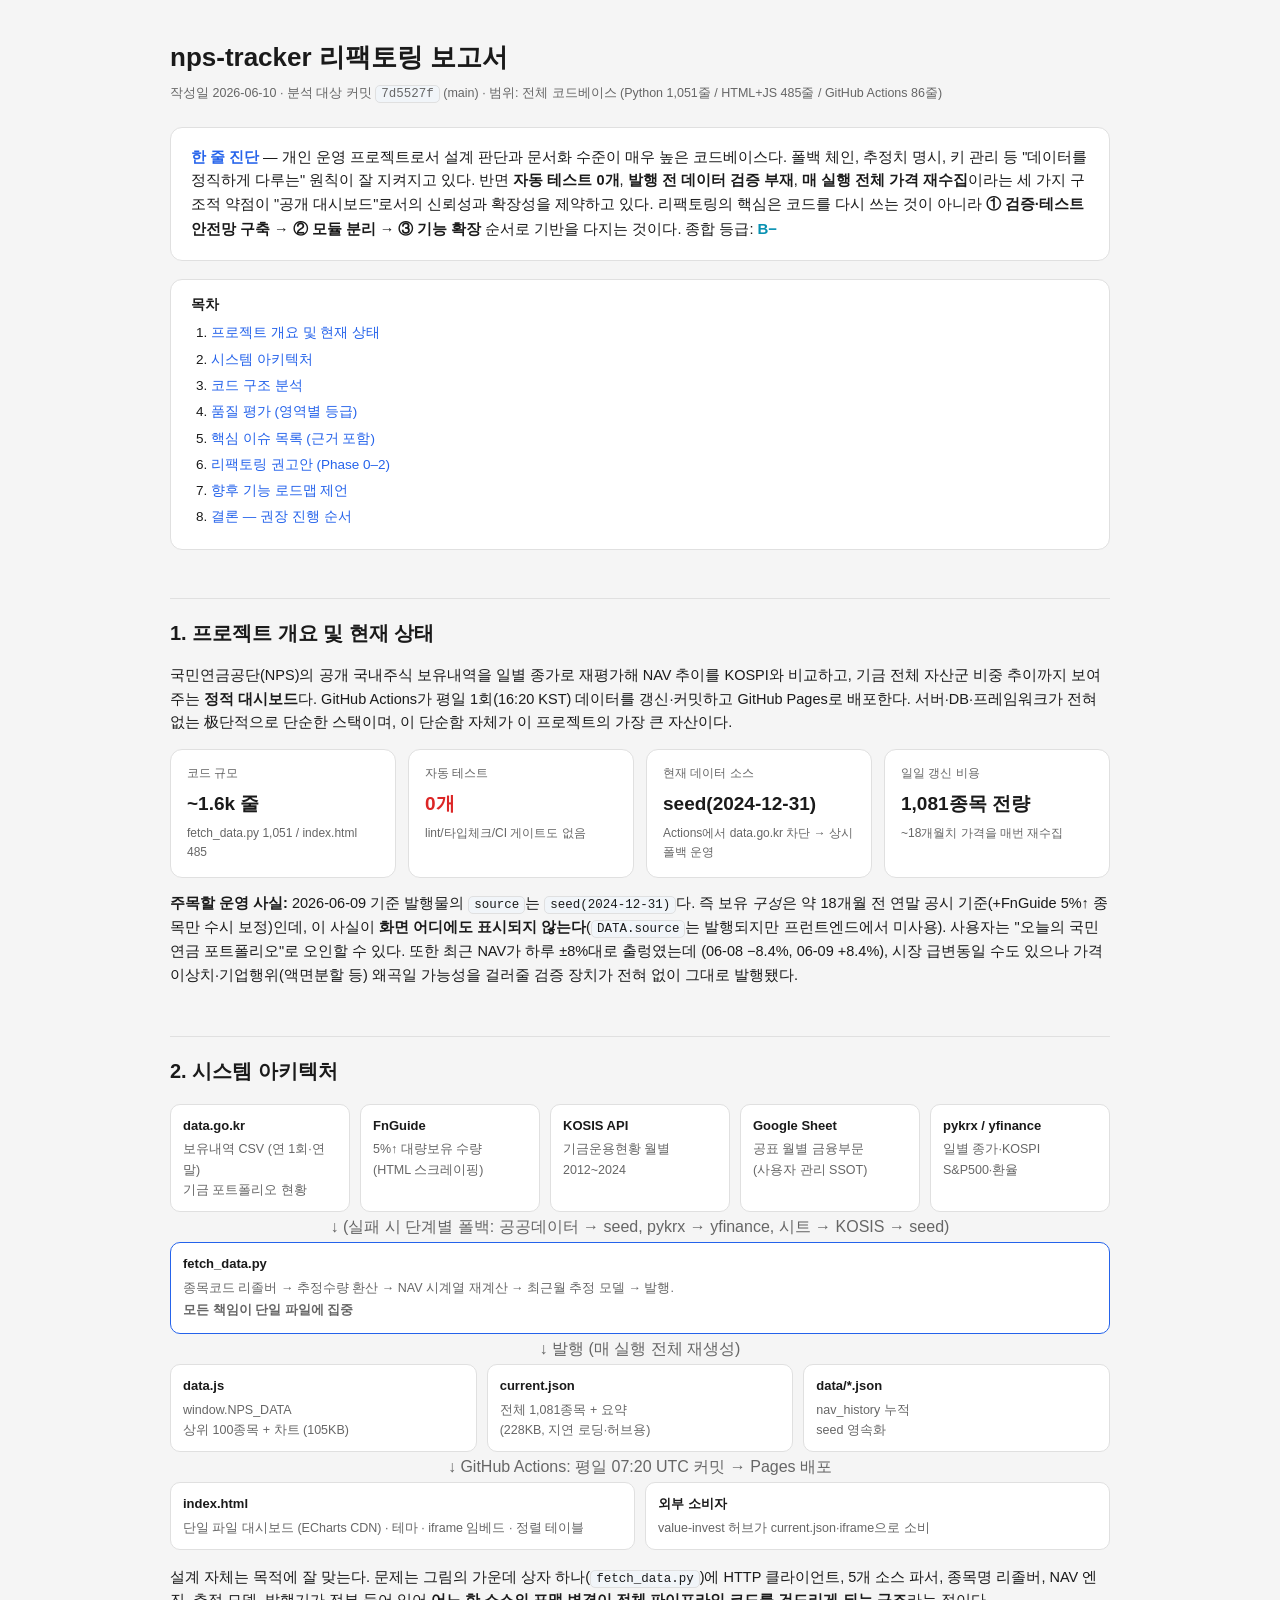
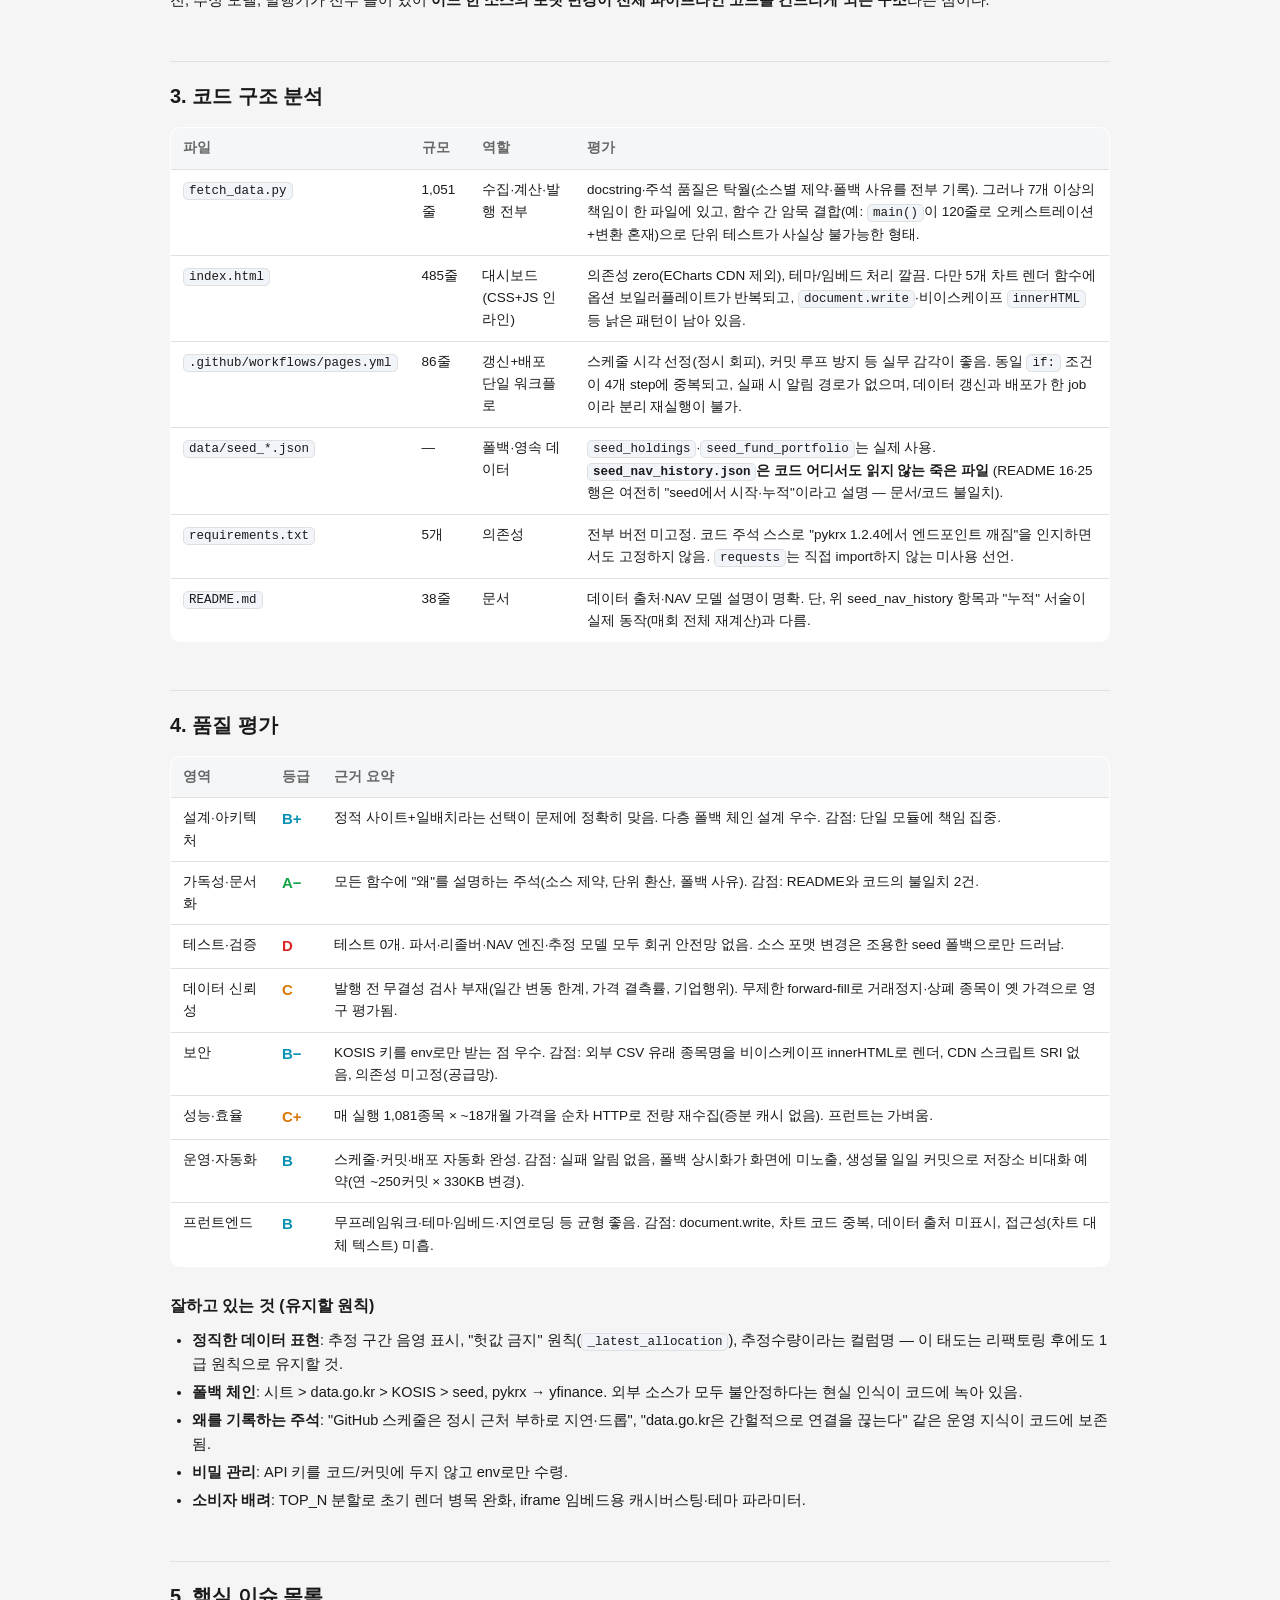
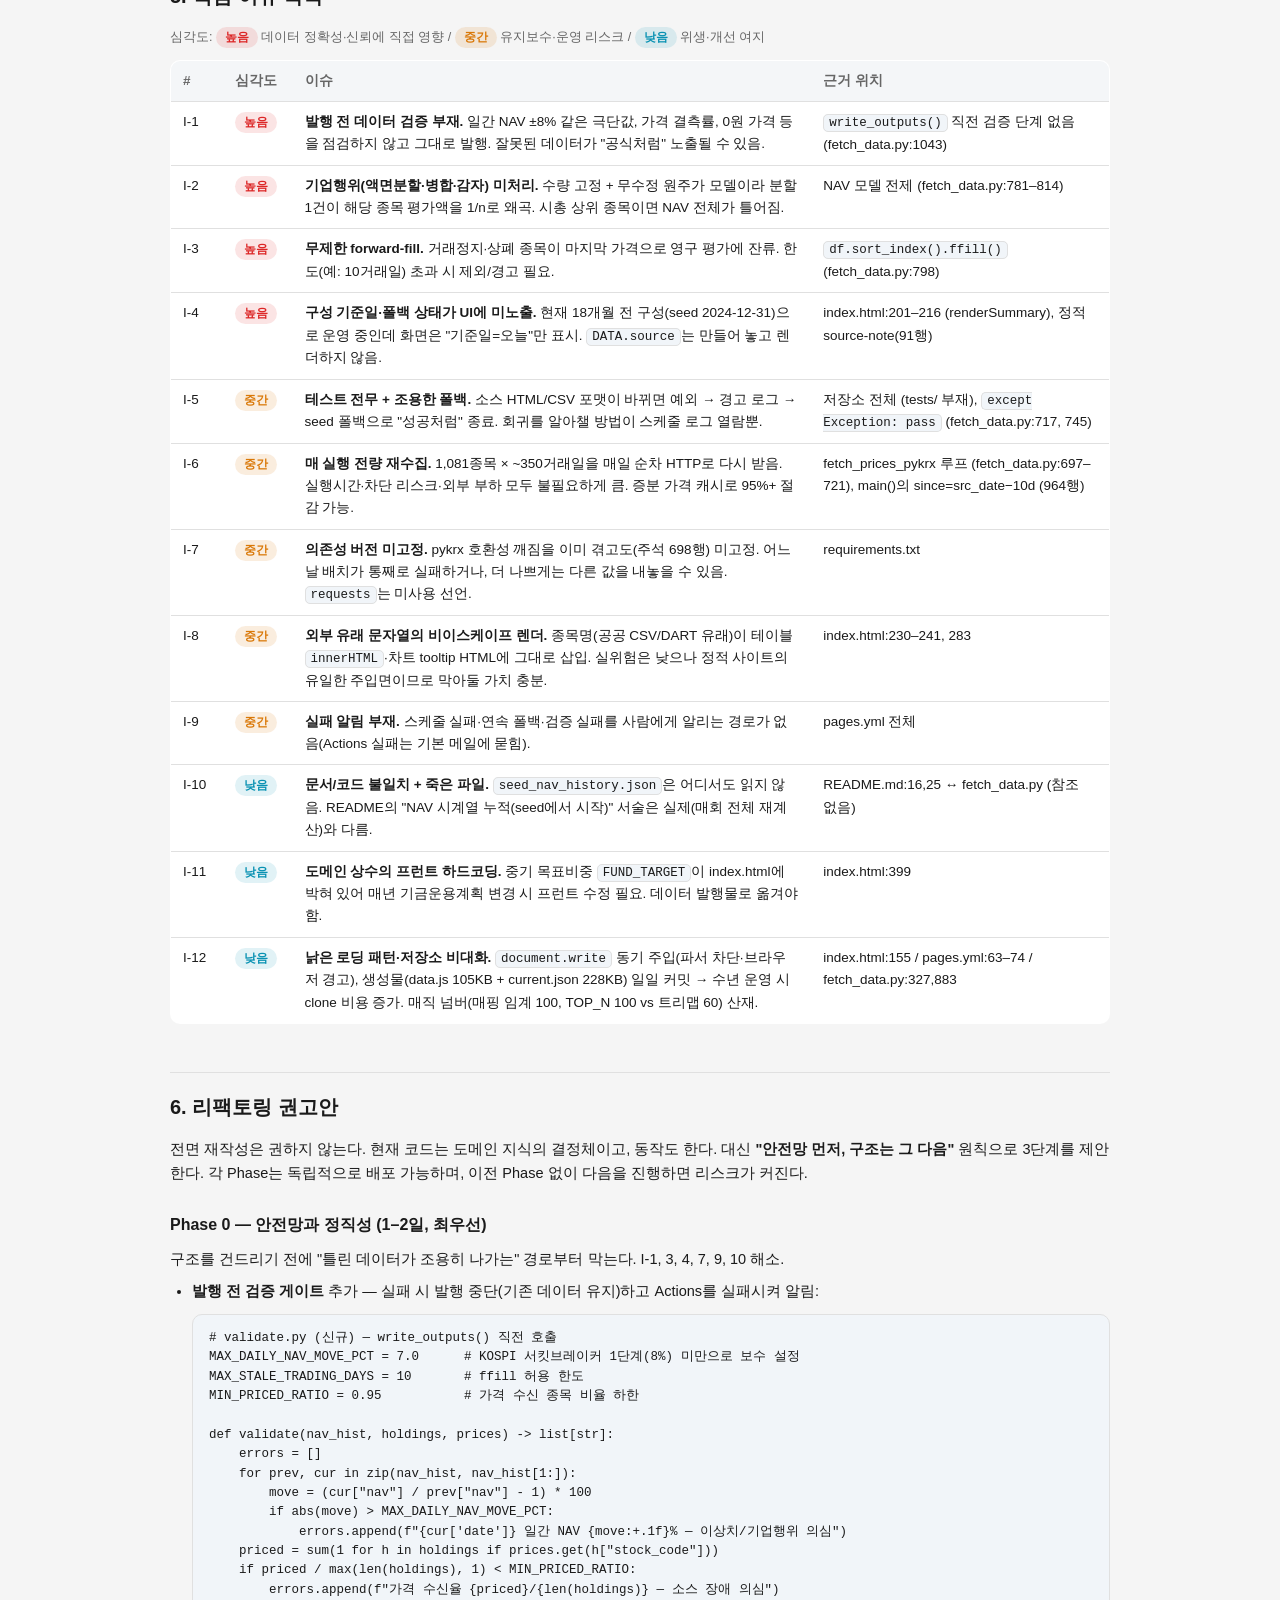
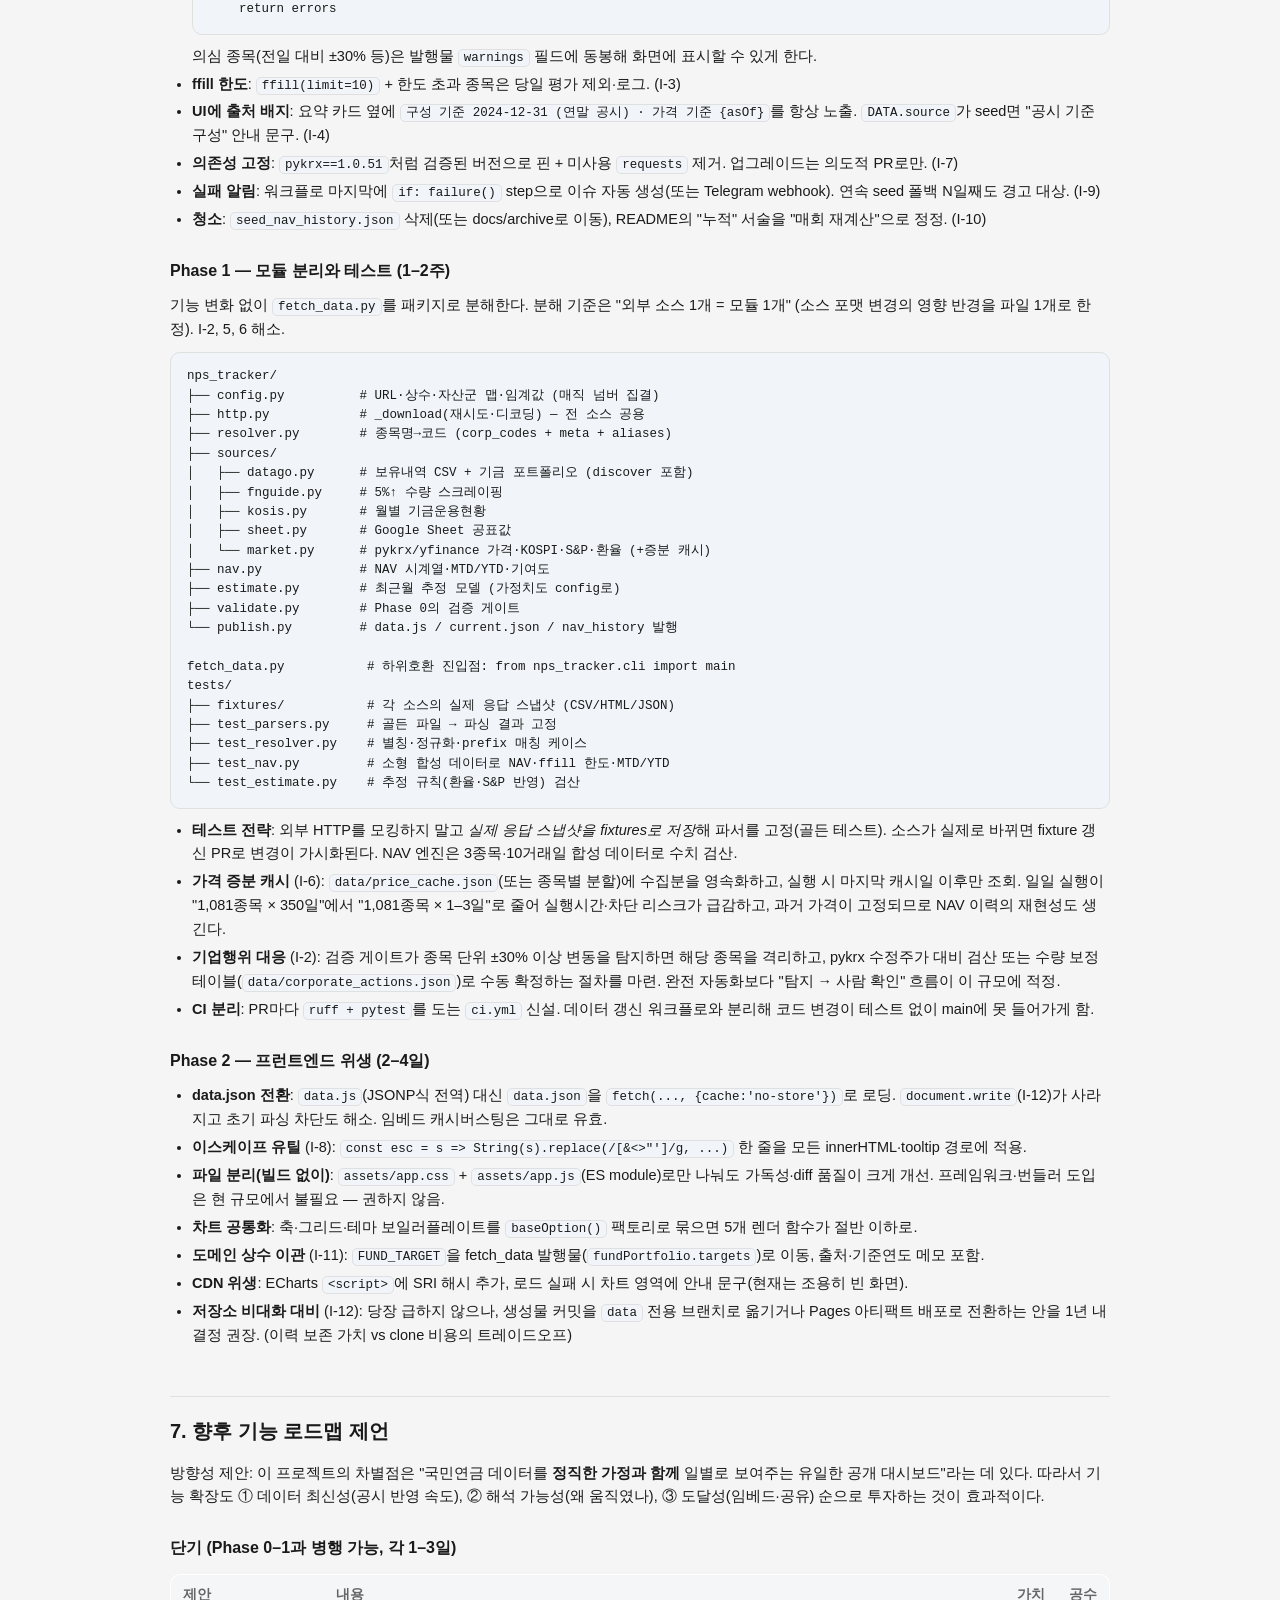
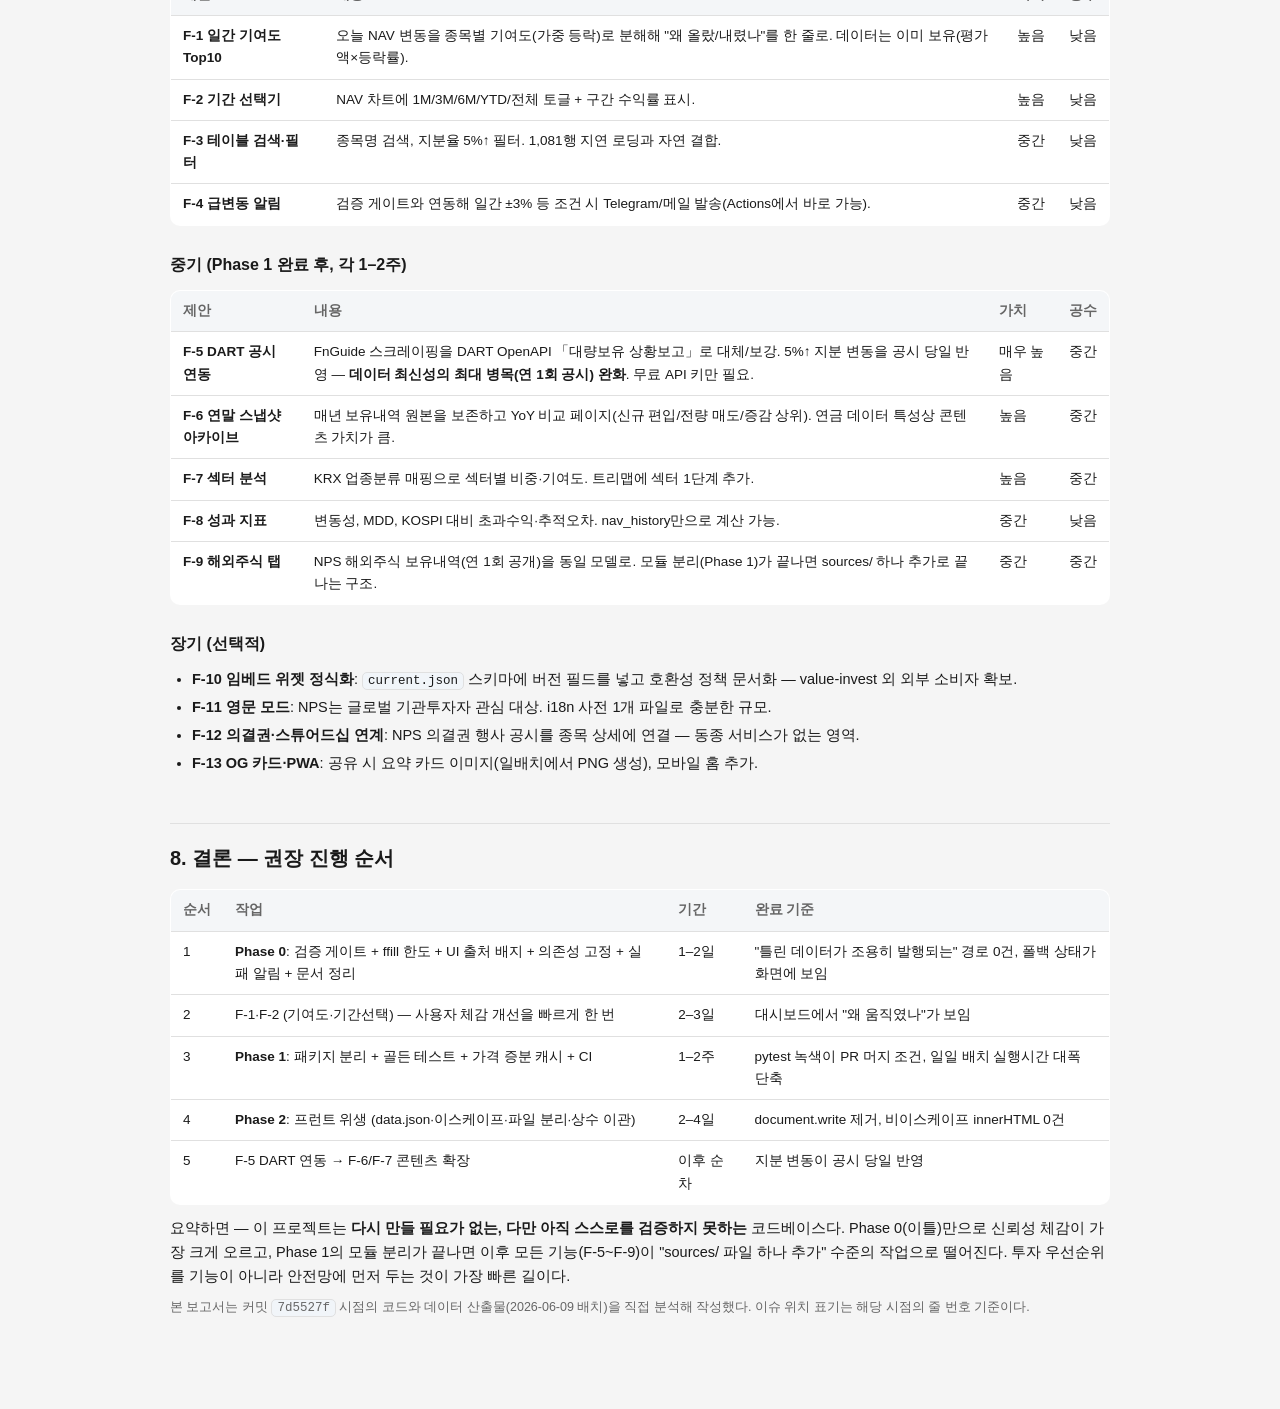
==== commit b2c385d7: "Speed up daily batch 4-8x and harden scheduling 속도(Refresh 단계 실측 ~21분 → 목표 3~5분): - 종가 1순위를 KIS 일자별 " ====
--- a/docs/refactoring-report.html
+++ b/docs/refactoring-report.html
@@ -104,7 +104,7 @@
 <!-- ============================================================ -->
 <h2 id="overview">1. 프로젝트 개요 및 현재 상태</h2>
 <p>국민연금공단(NPS)의 공개 국내주식 보유내역을 일별 종가로 재평가해 NAV 추이를 KOSPI와 비교하고,
-기금 전체 자산군 비중 추이까지 보여주는 <b>정적 대시보드</b>다. GitHub Actions가 평일 1회(20:20 KST)
+기금 전체 자산군 비중 추이까지 보여주는 <b>정적 대시보드</b>다. GitHub Actions가 평일 1회(16:20 KST)
 데이터를 갱신·커밋하고 GitHub Pages로 배포한다. 서버·DB·프레임워크가 전혀 없는 极단적으로 단순한 스택이며,
 이 단순함 자체가 이 프로젝트의 가장 큰 자산이다.</p>
 
@@ -143,7 +143,7 @@
 <div class="node"><b>current.json</b><div class="t">전체 1,081종목 + 요약<br>(228KB, 지연 로딩·허브용)</div></div>
 <div class="node"><b>data/*.json</b><div class="t">nav_history 누적<br>seed 영속화</div></div>
 </div>
-<div class="arrow">↓ GitHub Actions: 평일 11:20 UTC 커밋 → Pages 배포</div>
+<div class="arrow">↓ GitHub Actions: 평일 07:20 UTC 커밋 → Pages 배포</div>
 <div class="flow-row">
 <div class="node"><b>index.html</b><div class="t">단일 파일 대시보드 (ECharts CDN) · 테마 · iframe 임베드 · 정렬 테이블</div></div>
 <div class="node"><b>외부 소비자</b><div class="t">value-invest 허브가 current.json·iframe으로 소비</div></div>
